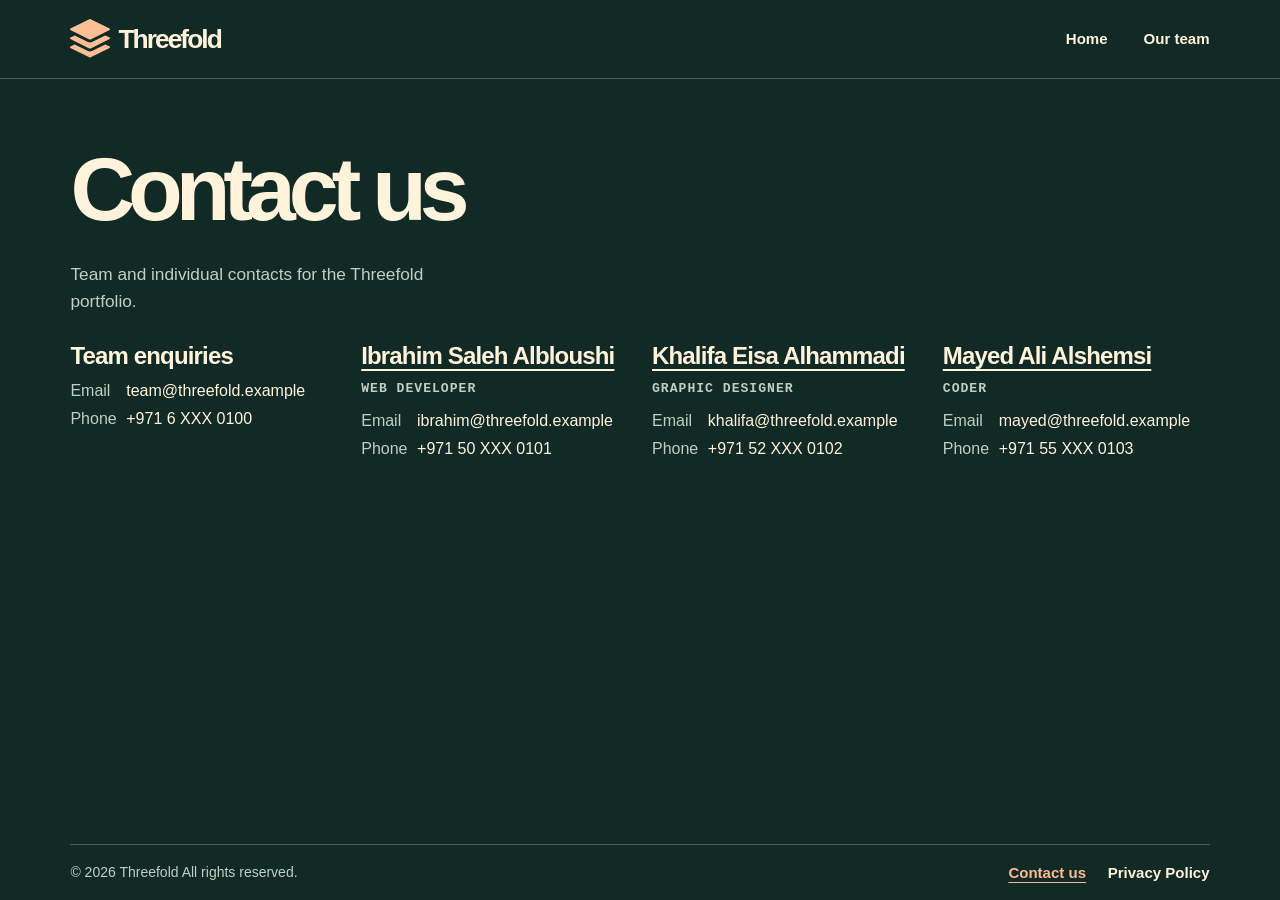
==== Dreamweaver files/pages/contact.html @ f8b4bdab "Add files via upload" ====
<!doctype html>
<html lang="en"><!-- InstanceBegin template="/Templates/threefold.dwt" codeOutsideHTMLIsLocked="false" -->
<head>
  <meta charset="utf-8">
  <meta name="viewport" content="width=device-width, initial-scale=1">
  <!-- InstanceBeginEditable name="doctitle" -->
  <title>Contact Us | Threefold</title>
  <!-- InstanceEndEditable -->
  <link rel="icon" href="../assets/stack.svg" type="image/svg+xml">
  <link rel="stylesheet" href="styles.css">
  <!-- InstanceBeginEditable name="head" -->
  <meta name="description" content="Contact the Threefold team about coding, graphic design, and web development.">
  <!-- InstanceEndEditable -->
  <!-- InstanceParam name="pageKey" type="text" value="contact" -->
</head>
<body id="top">
  <a class="skip-link" href="#main">Skip to content</a>
  <header class="site-header">
    <div class="wrap header-inner">
      <a class="brand" href="index.html" aria-label="Threefold home">
        <img src="../assets/stack.svg" width="40" height="40" alt="">
        <span>Threefold</span>
      </a>
      <nav aria-label="Main navigation">
        <a href="index.html" aria-current="false">Home</a>
        <a href="team.html" aria-current="false">Our team</a>
      </nav>
    </div>
  </header>

  <!-- InstanceBeginEditable name="PageContent" -->
  <main id="main" class="wrap info-page contact-page">
    <h1>Contact us</h1>
    <p class="intro">Team and individual contacts for the Threefold portfolio.</p>
    <div class="contact-grid">
      <div>
        <h2>Team enquiries</h2>
        <address>
          <dl class="contact-details">
            <dt>Email</dt><dd>team@threefold.example</dd>
            <dt>Phone</dt><dd>+971 6 XXX 0100</dd>
          </dl>
        </address>
      </div>
      <div>
        <h2><a href="ibrahim.html">Ibrahim Saleh Albloushi</a></h2>
        <p class="role">Web Developer</p>
        <address>
          <dl class="contact-details">
            <dt>Email</dt><dd>ibrahim@threefold.example</dd>
            <dt>Phone</dt><dd>+971 50 XXX 0101</dd>
          </dl>
        </address>
      </div>
      <div>
        <h2><a href="khalifa.html">Khalifa Eisa Alhammadi</a></h2>
        <p class="role">Graphic Designer</p>
        <address>
          <dl class="contact-details">
            <dt>Email</dt><dd>khalifa@threefold.example</dd>
            <dt>Phone</dt><dd>+971 52 XXX 0102</dd>
          </dl>
        </address>
      </div>
      <div>
        <h2><a href="mayed.html">Mayed Ali Alshemsi</a></h2>
        <p class="role">Coder</p>
        <address>
          <dl class="contact-details">
            <dt>Email</dt><dd>mayed@threefold.example</dd>
            <dt>Phone</dt><dd>+971 55 XXX 0103</dd>
          </dl>
        </address>
      </div>
    </div>
  </main>
  <!-- InstanceEndEditable -->

  <footer class="wrap footer">
    <div class="footer-base">
      <small>© 2026 Threefold All rights reserved.</small>
      <nav aria-label="Footer navigation">
        <a href="contact.html" aria-current="page">Contact us</a>
        <a href="privacy.html" aria-current="false">Privacy Policy</a>
      </nav>
    </div>
  </footer>
</body>
<!-- InstanceEnd --></html>
---- Dreamweaver files/pages/styles.css ----
:root {
  --paper: #122a26;
  --ink: #fff3db;
  --muted: #bed0c3;
  --accent: #ffba91;
  --line: #45615a;
  --panel: #203e37;
}

* { box-sizing: border-box; }
html { scroll-behavior: smooth; }
body {
  margin: 0;
  min-height: 100vh;
  display: flex;
  flex-direction: column;
  color: var(--ink);
  background: var(--paper);
  font: 1rem/1.55 "Inter", "Segoe UI", Arial, sans-serif;
}
main { flex: 1 0 auto; }
img { max-width: 100%; display: block; }
a { color: inherit; }
a:focus-visible {
  outline: 3px solid var(--accent);
  outline-offset: 5px;
}
.wrap { width: 89%; max-width: 1380px; margin: 0 auto; }
.skip-link {
  position: absolute;
  width: 1px;
  height: 1px;
  overflow: hidden;
  clip: rect(0, 0, 0, 0);
  white-space: nowrap;
}
.skip-link:focus {
  clip: auto;
  width: auto;
  height: auto;
  z-index: 2;
  padding: .75rem;
  color: var(--paper);
  background: var(--accent);
}
.site-header { border-bottom: 1px solid var(--line); }
.header-inner, .footer-base, .brand, nav { display: flex; align-items: center; }
.header-inner { min-height: 78px; justify-content: space-between; }
.brand {
  gap: .5rem;
  font-size: 1.65rem;
  font-weight: 700;
  letter-spacing: -.075em;
  line-height: 1;
  text-decoration: none;
}
.brand img { flex-shrink: 0; filter: brightness(0) saturate(100%) invert(84%) sepia(32%) saturate(787%) hue-rotate(314deg) brightness(101%); }
nav { gap: 2.25rem; }
nav a { font-size: .94rem; font-weight: 600; text-decoration: none; }
nav a:hover, nav a[aria-current="page"] { text-decoration: underline; text-underline-offset: .25em; }
nav a[aria-current="page"] { color: var(--accent); }
.hero {
  display: grid;
  grid-template-columns: 1fr 1.08fr;
  align-items: center;
  gap: 5%;
  padding: clamp(2.8rem, 5vw, 5rem) 0;
}
.hero-copy { padding-bottom: 1rem; }
.eyebrow, .role, figcaption {
  font-family: "IBM Plex Mono", Consolas, "Courier New", monospace;
}
.eyebrow {
  display: flex;
  align-items: center;
  gap: .7rem;
  margin: 0 0 1.35rem;
  font-size: .81rem;
  letter-spacing: .075em;
  text-transform: uppercase;
}
.rule { background: var(--accent); height: 3px; width: 25px; flex: 0 0 25px; }
h1, h2, p, figure { margin: 0; }
h1, h2 { line-height: 1.04; }
h1 {
  font-size: clamp(3.6rem, 7vw, 7.1rem);
  letter-spacing: -.079em;
  font-weight: 650;
}
h1 em {
  font-family: "Instrument Serif", Georgia, serif;
  color: var(--accent);
  font-weight: 400;
  letter-spacing: -.073em;
}
.intro {
  color: var(--muted);
  max-width: 48ch;
  font-size: clamp(1rem, 1.35vw, 1.18rem);
}
.intro { margin: 1.55rem 0 1.85rem; max-width: 43ch; }
.button {
  display: inline-block;
  padding: .78rem 1.45rem .84rem;
  border-radius: 2px;
  background: var(--accent);
  color: var(--paper);
  font-weight: 600;
  text-decoration: none;
}
.button:hover { background: #ffd3b6; }
.hero-art img { width: 100%; height: auto; aspect-ratio: 4 / 3; object-fit: cover; background: var(--panel); }
figcaption { display: flex; justify-content: space-between; gap: 1rem; margin-top: .6rem; color: var(--muted); font-size: .81rem; }
figcaption span:first-child { color: var(--ink); font-weight: 700; }
.team-section {
  padding: clamp(2.5rem, 4.2vw, 4.3rem) 0 clamp(3.6rem, 6vw, 6rem);
}
.section-intro { margin-bottom: 1.8rem; }
.section-intro .eyebrow { margin-bottom: .85rem; }
.section-intro h1 { font-size: clamp(2.65rem, 4.7vw, 4.8rem); letter-spacing: -.074em; }
.team-grid { display: grid; grid-template-columns: repeat(3, minmax(0, 1fr)); gap: 2.1%; }
.profile { display: flex; flex-direction: column; min-width: 0; }
.card-art { width: 100%; height: auto; }
.code-screenshot { aspect-ratio: 2 / 1; object-fit: contain; background: #1e1e1e; }
.image-attribution { margin-top: 2rem; color: var(--muted); font-size: .9rem; }
.image-attribution summary { cursor: pointer; }
.image-attribution p { max-width: 70ch; margin-top: .5rem; }
.profile-copy { display: flex; flex: 1; flex-direction: column; align-items: flex-start; padding: 1.25rem 0 0; }
.role { text-transform: uppercase; font-size: .82rem; letter-spacing: .075em; color: var(--accent); font-weight: 700; }
.profile h2 { margin: .45rem 0 .75rem; font-size: clamp(1.55rem, 2.15vw, 2.2rem); letter-spacing: -.052em; font-weight: 650; }
.contact-grid {
  display: grid;
  grid-template-columns: repeat(auto-fit, minmax(min(100%, 16rem), 1fr));
  gap: 1.5rem;
  margin: 1.5rem 0;
}
.contact-grid h3 { margin: 0 0 .3rem; font-size: 1.1rem; }
.contact-grid address { font-style: normal; }
.contact-details { display: grid; grid-template-columns: auto minmax(0, 1fr); gap: .2rem .6rem; margin: .65rem 0 0; }
.contact-details dt { color: var(--muted); }
.contact-details dd { margin: 0; overflow-wrap: anywhere; }
.contact-note { font-size: .9rem; }
.profile-copy > p:not(.role) { color: var(--muted); max-width: 39ch; }
.profile-link { margin-top: auto; padding-top: 1rem; font-weight: 600; text-underline-offset: 4px; }
.profile-link:hover { color: var(--accent); }
.member-page { padding: clamp(2.5rem, 5vw, 5rem) 0; }
.member-nav { flex-wrap: wrap; gap: .25rem 1.25rem; margin-bottom: 2rem; }
.member-nav a { display: inline-block; padding: .45rem 0; }
.member-nav a:first-child { padding-right: 1.25rem; border-right: 1px solid var(--line); }
.profile h2 a { text-decoration: none; }
.profile h2 a:hover, .profile h2 a:focus-visible { text-decoration: underline; }
.member-page .section-intro h1 { font-size: clamp(1rem, 8vw, 4.8rem); }
.member-grid { display: grid; grid-template-columns: repeat(2, minmax(0, 1fr)); gap: 6%; align-items: start; }
.member-grid video { display: block; width: 100%; height: auto; background: #111; }
.member-grid h2 { font-size: 1.45rem; margin-bottom: .6rem; }
.member-bio { max-width: 36ch; color: var(--ink); font-size: clamp(1rem, 1.6vw, 1.55rem); line-height: 1.45; }
.member-bio .intro { margin: 0 0 .65em; color: var(--ink); font-size: 1.2em; font-weight: 600; line-height: 1.2; }
@media (min-width: 681px) and (max-height: 800px) {
  .member-page { padding-top: 1.5rem; }
  .member-nav { margin-bottom: 1rem; }
}
.info-page { padding: clamp(2.8rem, 5vw, 5rem) 0; }
.info-page section { max-width: 66ch; margin-top: 2rem; }
.info-page h2 { margin-bottom: .6rem; font-size: 1.5rem; letter-spacing: -.035em; }
.info-page p { color: var(--muted); }
.info-page a { text-underline-offset: .2em; }
.footer { border-top: 1px solid var(--line); }
.footer-base { justify-content: space-between; flex-wrap: wrap; gap: .75rem 1.5rem; }
.footer-base { padding: 1rem 0; }
.footer-base small { font-size: .875rem; color: var(--muted); }
.footer-base nav { justify-content: flex-start; flex-wrap: wrap; gap: .5rem 1.35rem; }
@media (max-width: 850px) {
  .wrap { width: 90%; }
  .hero { grid-template-columns: 1fr 1fr; gap: 4%; }
  h1 { font-size: clamp(3.25rem, 7.5vw, 4.3rem); }
  .team-grid { gap: 1rem; }
  .hero-copy { padding-bottom: 0; }
}
@media (max-width: 680px) {
  .header-inner { min-height: 64px; }
  .brand { font-size: 1.42rem; }
  .brand img { width: 32px; height: 32px; }
  nav { gap: 1.05rem; }
  nav a { font-size: .88rem; }
  .hero, .member-grid { grid-template-columns: 1fr; gap: 1.9rem; }
  .hero { padding: 2.75rem 0 2.1rem; }
  h1 { font-size: clamp(3.5rem, 11vw, 4.75rem); }
  .eyebrow { font-size: .76rem; }
  .intro { margin: 1.1rem 0 1.3rem; }
  .team-grid { grid-template-columns: 1fr; gap: 2.5rem; }
  .profile-copy > p:not(.role) { max-width: 55ch; }
  .profile h2 { font-size: 1.85rem; }
  figcaption { font-size: .76rem; }
}
@media (max-width: 460px) {
  .header-inner { flex-direction: column; align-items: flex-start; gap: .5rem; padding: .75rem 0; }
  .header-inner nav { width: 100%; justify-content: space-between; }
}
@media (prefers-reduced-motion: reduce) {
  html { scroll-behavior: auto; }
}
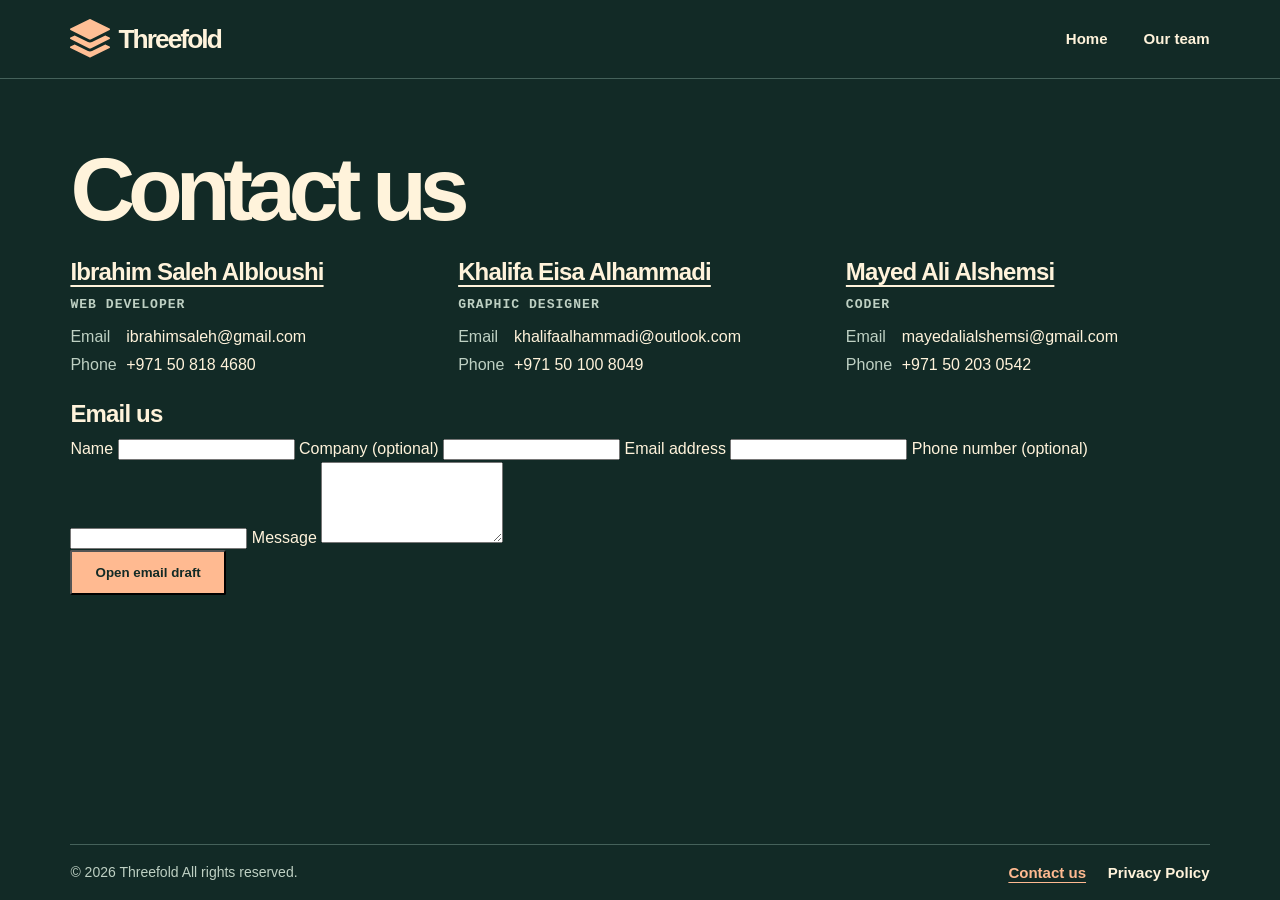
==== commit 0c5bff09: "Add files via upload" ====
--- a/Dreamweaver files/pages/contact.html
+++ b/Dreamweaver files/pages/contact.html
@@ -31,24 +31,14 @@
   <!-- InstanceBeginEditable name="PageContent" -->
   <main id="main" class="wrap info-page contact-page">
     <h1>Contact us</h1>
-    <p class="intro">Team and individual contacts for the Threefold portfolio.</p>
     <div class="contact-grid">
-      <div>
-        <h2>Team enquiries</h2>
-        <address>
-          <dl class="contact-details">
-            <dt>Email</dt><dd>team@threefold.example</dd>
-            <dt>Phone</dt><dd>+971 6 XXX 0100</dd>
-          </dl>
-        </address>
-      </div>
       <div>
         <h2><a href="ibrahim.html">Ibrahim Saleh Albloushi</a></h2>
         <p class="role">Web Developer</p>
         <address>
           <dl class="contact-details">
-            <dt>Email</dt><dd>ibrahim@threefold.example</dd>
-            <dt>Phone</dt><dd>+971 50 XXX 0101</dd>
+            <dt>Email</dt><dd>ibrahimsaleh@gmail.com</dd>
+            <dt>Phone</dt><dd>+971 50 818 4680</dd>
           </dl>
         </address>
       </div>
@@ -57,8 +47,8 @@
         <p class="role">Graphic Designer</p>
         <address>
           <dl class="contact-details">
-            <dt>Email</dt><dd>khalifa@threefold.example</dd>
-            <dt>Phone</dt><dd>+971 52 XXX 0102</dd>
+            <dt>Email</dt><dd>khalifaalhammadi@outlook.com</dd>
+            <dt>Phone</dt><dd>+971 50 100 8049</dd>
           </dl>
         </address>
       </div>
@@ -67,12 +57,33 @@
         <p class="role">Coder</p>
         <address>
           <dl class="contact-details">
-            <dt>Email</dt><dd>mayed@threefold.example</dd>
-            <dt>Phone</dt><dd>+971 55 XXX 0103</dd>
+            <dt>Email</dt><dd>mayedalialshemsi@gmail.com</dd>
+            <dt>Phone</dt><dd>+971 50 203 0542</dd>
           </dl>
         </address>
       </div>
     </div>
+    <form class="contact-form" action="mailto:?subject=Threefold%20portfolio%20enquiry" method="post" enctype="text/plain" aria-labelledby="email-heading" aria-describedby="email-help">
+      <h2 id="email-heading">Email us</h2>
+      <div class="contact-fields">
+        <label>Name
+          <input type="text" name="Name" autocomplete="name" required>
+        </label>
+        <label>Company (optional)
+          <input type="text" name="Company" autocomplete="organization">
+        </label>
+        <label>Email address
+          <input type="email" name="Email" autocomplete="email" required>
+        </label>
+        <label>Phone number (optional)
+          <input type="tel" name="Phone" autocomplete="tel">
+        </label>
+        <label class="contact-message">Message
+          <textarea name="Message" rows="5" required></textarea>
+        </label>
+      </div>
+      <button type="submit" class="button">Open email draft</button>
+    </form>
   </main>
   <!-- InstanceEndEditable -->
 
